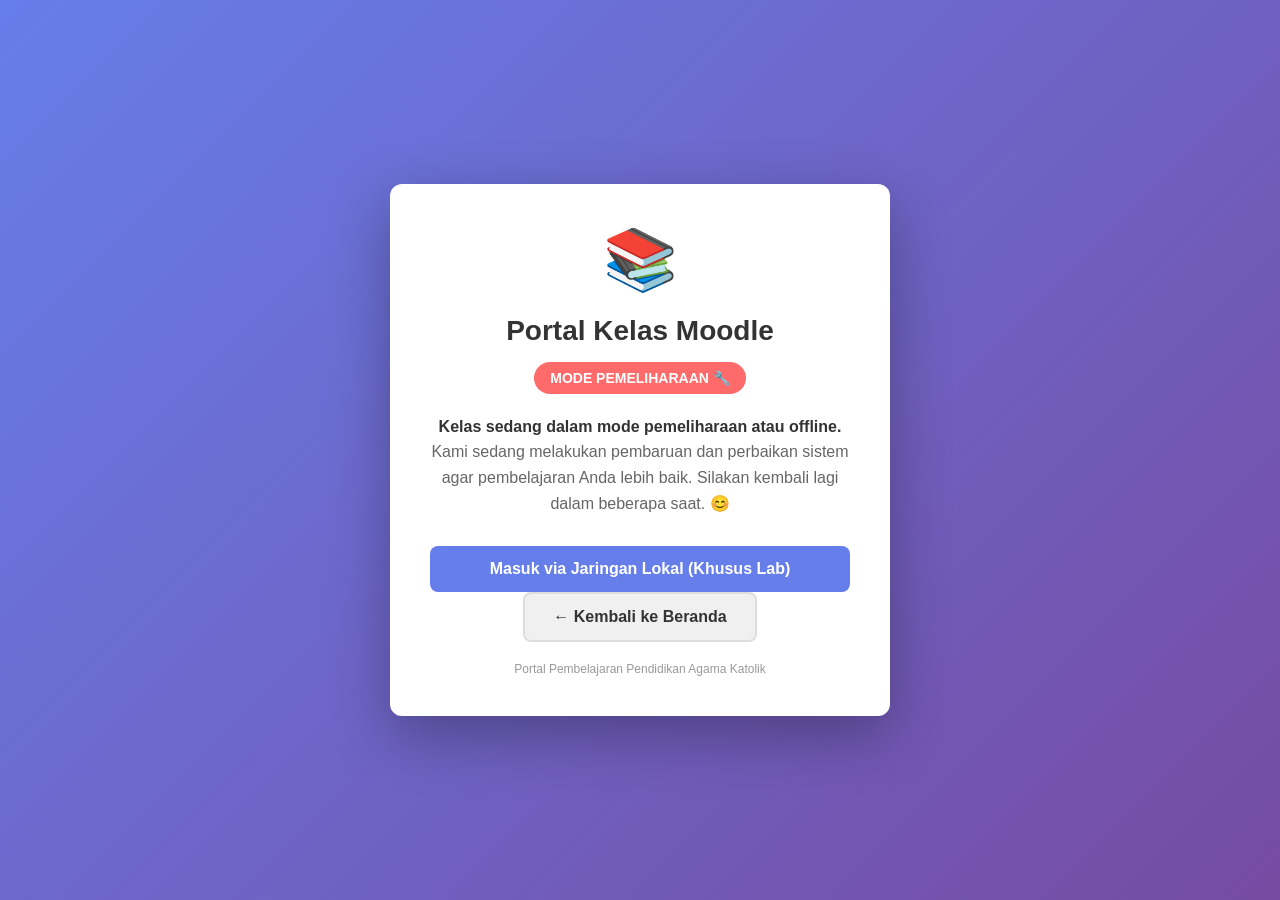
==== moodle/index.html @ 3f279f20 "Tambahkan portal Moodle" ====
<!DOCTYPE html>
<html lang="id">
<head>
  <meta charset="UTF-8">
  <meta name="viewport" content="width=device-width, initial-scale=1.0">
  <title>Portal Moodle - Pendidikan Agama Katolik</title>
  <meta name="description" content="Portal pembelajaran LMS Moodle untuk Pendidikan Agama Katolik">
  <style>
    * {
      margin: 0;
      padding: 0;
      box-sizing: border-box;
    }
    body {
      font-family: "Segoe UI", Tahoma, Geneva, Verdana, sans-serif;
      background: linear-gradient(135deg, #667eea 0%, #764ba2 100%);
      min-height: 100vh;
      display: flex;
      align-items: center;
      justify-content: center;
      padding: 20px;
    }
    .container {
      background: white;
      border-radius: 12px;
      box-shadow: 0 20px 60px rgba(0, 0, 0, 0.3);
      max-width: 500px;
      width: 100%;
      padding: 40px;
      text-align: center;
    }
    .header-icon {
      font-size: 60px;
      margin-bottom: 20px;
    }
    h1 {
      color: #333;
      font-size: 28px;
      margin-bottom: 15px;
    }
    .status-badge {
      display: inline-block;
      padding: 8px 16px;
      border-radius: 25px;
      font-size: 14px;
      font-weight: 600;
      margin-bottom: 20px;
      color: white;
    }
    .status-badge.offline {
      background-color: #ff6b6b;
    }
    .status-badge.online {
      background-color: #51cf66;
    }
    .message {
      color: #666;
      font-size: 16px;
      line-height: 1.6;
      margin-bottom: 30px;
    }
    .message strong {
      color: #333;
    }
    .button-group {
      display: flex;
      flex-direction: column;
      gap: 12px;
    }
    .btn {
      display: inline-block;
      padding: 14px 28px;
      border-radius: 8px;
      text-decoration: none;
      font-size: 16px;
      font-weight: 600;
      transition: all 0.3s ease;
      border: none;
      cursor: pointer;
    }
    .btn-primary {
      background-color: #667eea;
      color: white;
    }
    .btn-primary:hover {
      background-color: #5568d3;
      transform: translateY(-2px);
      box-shadow: 0 10px 20px rgba(102, 126, 234, 0.3);
    }
    .btn-primary:disabled {
      background-color: #ccc;
      cursor: not-allowed;
      transform: none;
    }
    .btn-secondary {
      background-color: #f0f0f0;
      color: #333;
      border: 2px solid #ddd;
    }
    .btn-secondary:hover {
      background-color: #e0e0e0;
      transform: translateY(-2px);
    }
    .info-box {
      background-color: #f9f9f9;
      border-left: 4px solid #667eea;
      padding: 15px;
      border-radius: 4px;
      margin-bottom: 20px;
      text-align: left;
      font-size: 14px;
      color: #555;
    }
    .footer-text {
      margin-top: 20px;
      font-size: 12px;
      color: #999;
    }
  </style>
</head>
<body>
  <div class="container">
    <div class="header-icon">📚</div>
    <h1>Portal Kelas Moodle</h1>
    <div class="status-badge" id="statusBadge">Memuat...</div>
    
    <div class="message" id="messageBox">Memuat konfigurasi...</div>
    
    <div class="button-group" id="buttonGroup">
      <button class="btn btn-primary" disabled>Memuat...</button>
    </div>
    
    <a href="../index.html" class="btn btn-secondary">← Kembali ke Beranda</a>
    
    <div class="footer-text">
      Portal Pembelajaran Pendidikan Agama Katolik
    </div>
  </div>

  <script>
    async function loadConfig() {
      try {
        const response = await fetch("./config.json", { cache: "no-store" });
        if (!response.ok) throw new Error(`HTTP ${response.status}`);
        const config = await response.json();
        
        const statusBadge = document.getElementById("statusBadge");
        const messageBox = document.getElementById("messageBox");
        const buttonGroup = document.getElementById("buttonGroup");
        
        if (config.mode === "online" && config.online_url) {
          statusBadge.className = "status-badge online";
          statusBadge.textContent = "ONLINE 🟢";
          
          messageBox.innerHTML = 
            `<strong>Kelas sedang AKTIF secara online!</strong><br>` +
            `Klik tombol di bawah untuk mengakses pembelajaran Moodle.`;
          
          const link = document.createElement("a");
          const url = new URL(config.online_url);
          if (!["http:", "https:"].includes(url.protocol)) throw new Error("URL online tidak valid");
          link.href = url.href;
          link.target = "_blank";
          link.rel = "noopener noreferrer";
          link.className = "btn btn-primary";
          link.textContent = "Masuk ke Kelas Moodle (Online) →";
          buttonGroup.replaceChildren(link);
        } else if (config.mode === "offline" && config.local_url) {
          statusBadge.className = "status-badge offline";
          statusBadge.textContent = "MODE PEMELIHARAAN 🔧";
          
          messageBox.innerHTML = 
            `<strong>Kelas sedang dalam mode pemeliharaan atau offline.</strong><br>` +
            `Kami sedang melakukan pembaruan dan perbaikan sistem agar pembelajaran ` +
            `Anda lebih baik. Silakan kembali lagi dalam beberapa saat. 😊`;
          
          const link = document.createElement("a");
          const url = new URL(config.local_url);
          if (!["http:", "https:"].includes(url.protocol)) throw new Error("URL lokal tidak valid");
          link.href = url.href;
          link.className = "btn btn-primary";
          link.textContent = "Masuk via Jaringan Lokal (Khusus Lab)";
          buttonGroup.replaceChildren(link);
        } else {
          throw new Error("Mode atau URL Moodle tidak valid");
        }
      } catch (error) {
        console.error("Gagal memuat konfigurasi:", error);
        document.getElementById("statusBadge").textContent = "ERROR ⚠️";
        document.getElementById("messageBox").textContent = 
          "Terjadi kesalahan saat memuat konfigurasi. Silakan refresh halaman.";
        document.getElementById("buttonGroup").replaceChildren();
      }
    }
    
    document.addEventListener("DOMContentLoaded", loadConfig);
  </script>
</body>
</html>
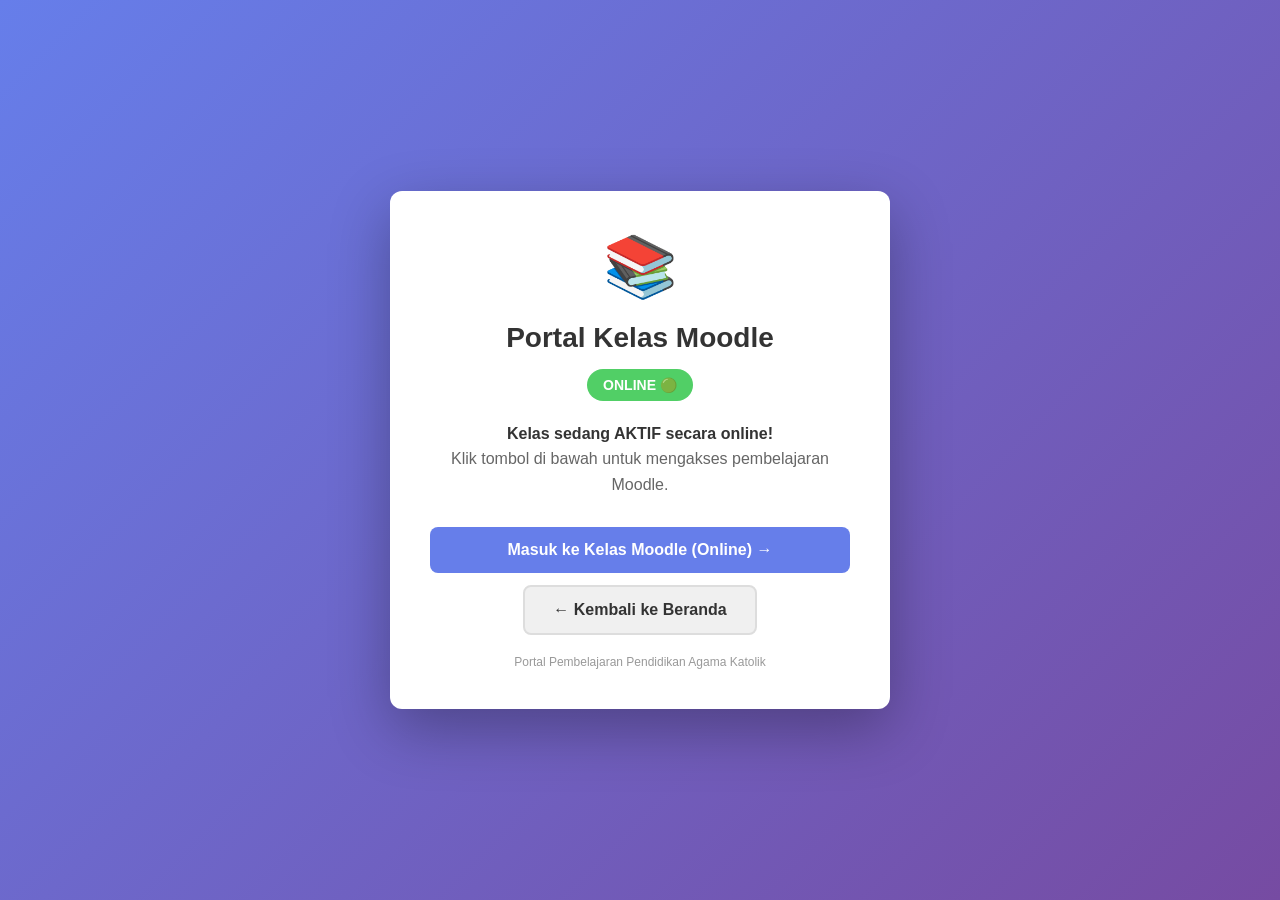
==== commit a651a87f: "Perbaiki cache config dan jarak tombol portal Moodle Co-authored-by: Copilot <223556219+Copilot@user" ====
--- a/moodle/index.html
+++ b/moodle/index.html
@@ -93,6 +93,7 @@
       transform: none;
     }
     .btn-secondary {
+      margin-top: 12px;
       background-color: #f0f0f0;
       color: #333;
       border: 2px solid #ddd;
@@ -140,7 +141,7 @@
   <script>
     async function loadConfig() {
       try {
-        const response = await fetch("./config.json", { cache: "no-store" });
+        const response = await fetch(`./config.json?t=${Date.now()}`, { cache: "no-store" });
         if (!response.ok) throw new Error(`HTTP ${response.status}`);
         const config = await response.json();
         
